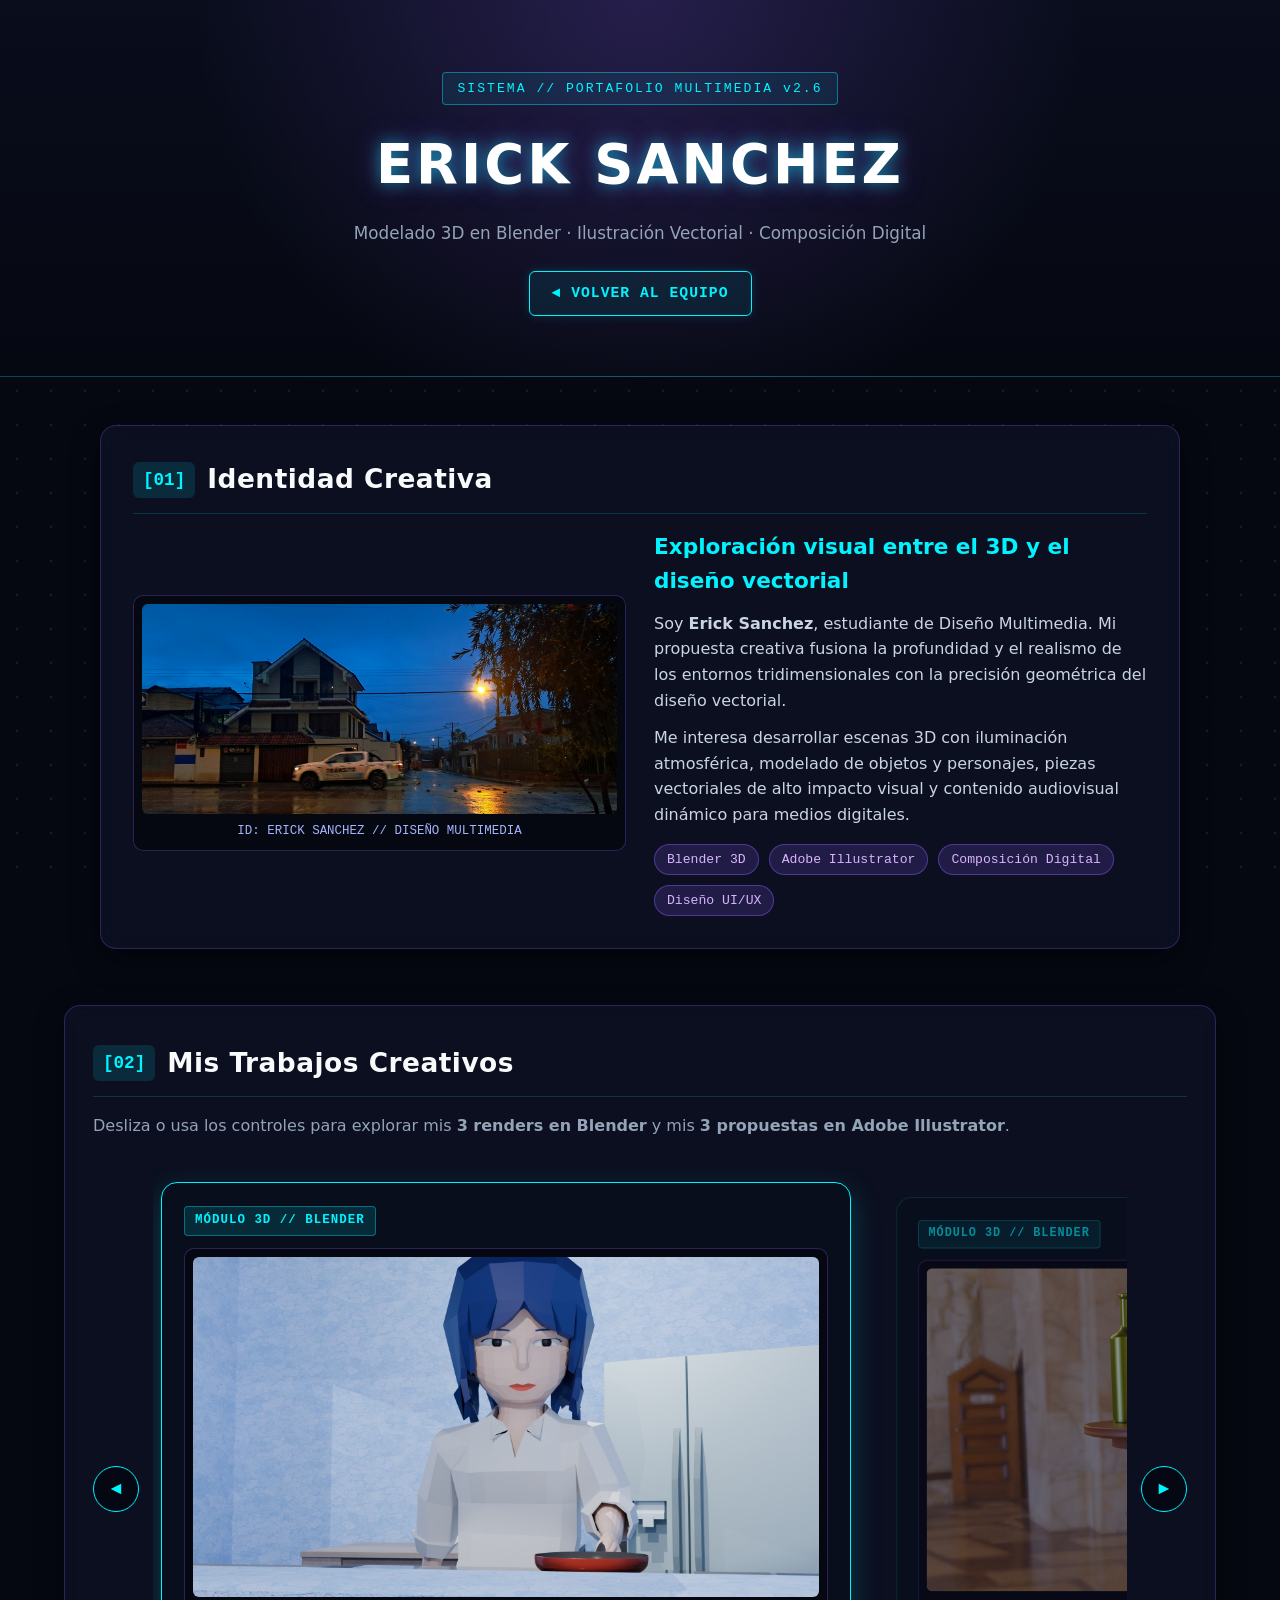
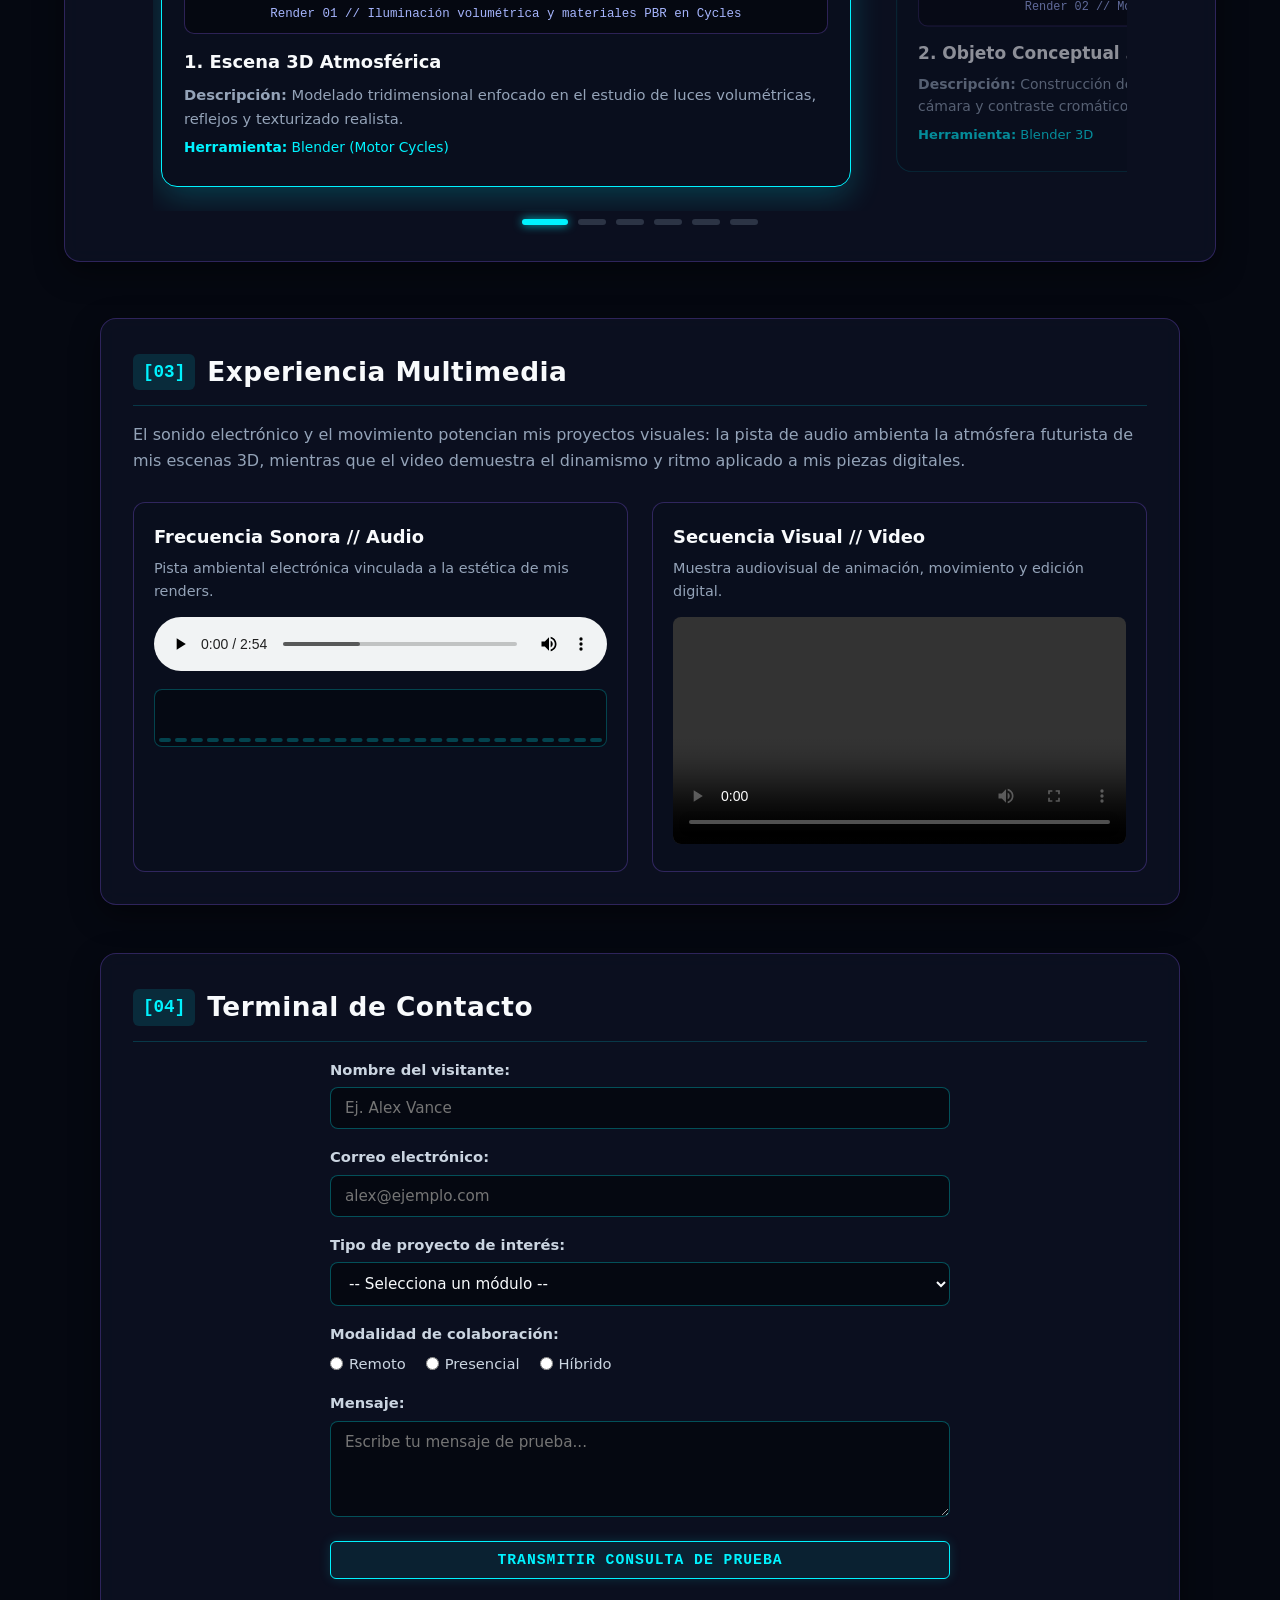
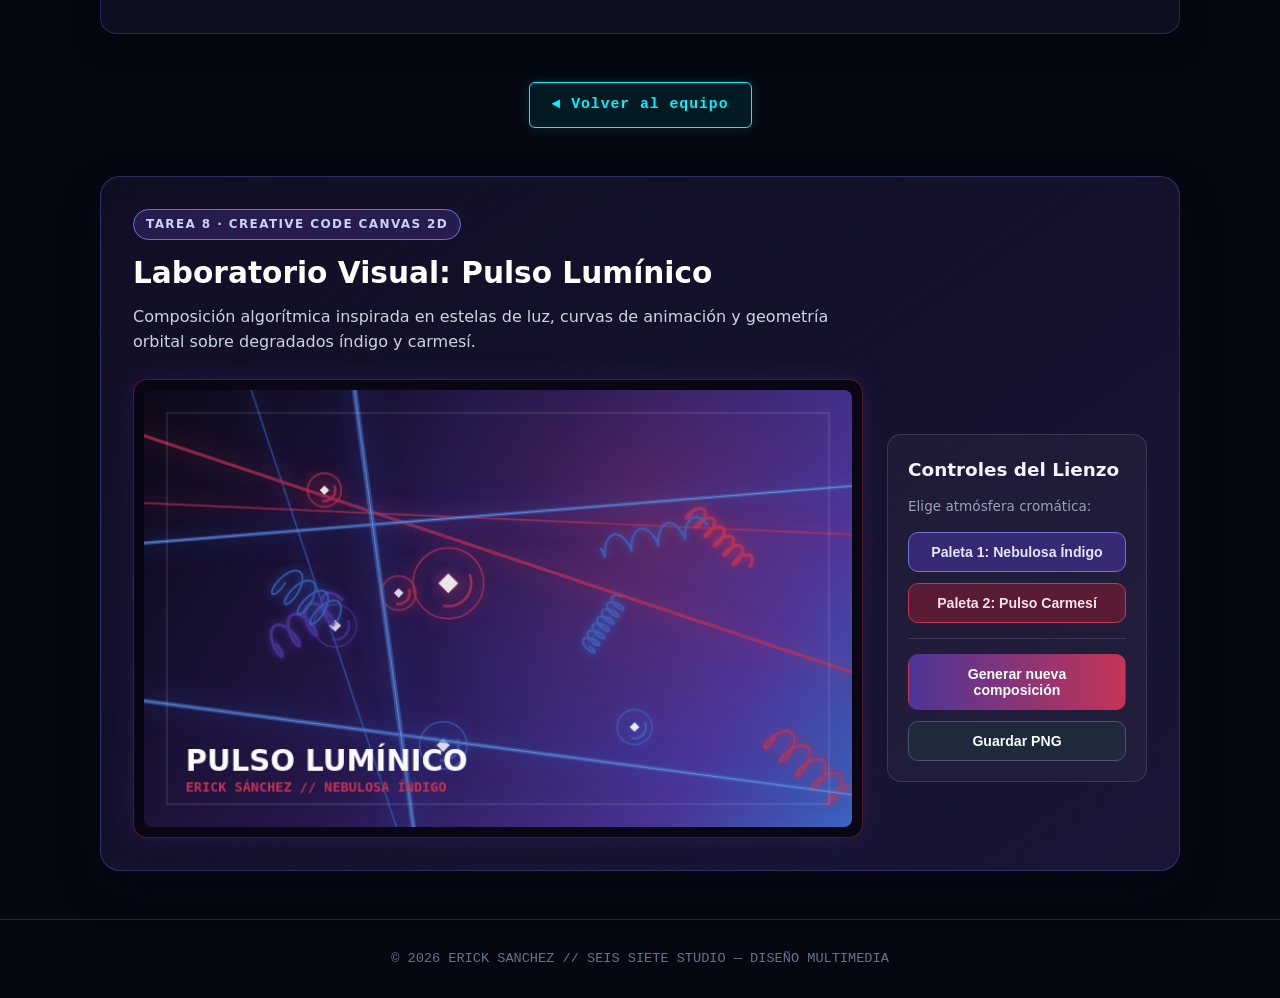
==== Integrantes/Erick/index.html @ 8e190615 "corregido links" ====
<!DOCTYPE html>
<html lang="es">
<head>
  <meta charset="UTF-8" />
  <meta name="viewport" content="width=device-width, initial-scale=1.0" />
  <title>Erick Sanchez | Portafolio Futurista 3D &amp; Vector</title>
  <link rel="stylesheet" href="style.css" />
</head>
<body>
  <canvas id="fondo-puntos"></canvas>

  <header class="hero animar-entrada">
    <span class="badge-cyber">SISTEMA // PORTAFOLIO MULTIMEDIA v2.6</span>
    <h1 class="titulo-neon" data-texto="ERICK SANCHEZ">ERICK SANCHEZ</h1>
    <p class="subtitulo">
      Modelado 3D en Blender · Ilustración Vectorial · Composición Digital y Narrativas Futuristas
    </p>
    <a class="btn-cyber" href="../../index.html">◄ VOLVER AL EQUIPO</a>
  </header>

  <main class="contenedor">

    <!-- A. IDENTIDAD CREATIVA (TAMAÑO NORMAL) -->
    <section class="panel-futurista animar-entrada">
      <div class="encabezado-seccion">
        <span class="codigo-sec">[01]</span>
        <h2>Identidad Creativa</h2>
      </div>

      <div class="perfil-grid">
        <figure class="marco-holo">
          <img src="/imagenes/Erick Trabajos/Img Indivudual/perfil.jpg" alt="Avatar o fotografía creativa de Erick Sanchez" />
          <figcaption>ID: ERICK SANCHEZ // DISEÑO MULTIMEDIA</figcaption>
        </figure>

        <div class="perfil-info">
          <h3>Exploración visual entre el 3D y el diseño vectorial</h3>
          <p>
            Soy <strong>Erick Sanchez</strong>, estudiante de Diseño Multimedia. Mi propuesta creativa fusiona la profundidad y el realismo de los entornos tridimensionales con la precisión geométrica del diseño vectorial.
          </p>
          <p>
            Me interesa desarrollar escenas 3D con iluminación atmosférica, modelado de objetos y personajes, piezas vectoriales de alto impacto visual y contenido audiovisual dinámico para medios digitales.
          </p>
          <div class="tags-habilidades">
            <span>Blender 3D</span>
            <span>Adobe Illustrator</span>
            <span>Composición Digital</span>
            <span>Diseño UI/UX</span>
          </div>
        </div>
      </div>
    </section>

  </main>

  <!-- B. MIS TRABAJOS CREATIVOS (CARRUSEL DE CARTAS GRANDE) -->
  <section class="panel-futurista panel-carrusel-grande animar-entrada">
    <div class="encabezado-seccion">
      <span class="codigo-sec">[02]</span>
      <h2>Mis Trabajos Creativos</h2>
    </div>
    <p class="intro-sec">
      Desliza o usa los controles para explorar mis <strong>3 renders en Blender</strong> y mis <strong>3 propuestas en Adobe Illustrator</strong>.
    </p>

    <div class="carrusel-wrapper">
      <button type="button" class="btn-carrusel prev" id="btn-prev" aria-label="Proyecto anterior">◄</button>

      <div class="carrusel-pista" id="carrusel-pista">
        <!-- CARTA 1: BLENDER -->
        <article class="card-carrusel activa">
          <span class="tag-categoria tag-3d">MÓDULO 3D // BLENDER</span>
          <figure class="marco-holo">
            <img src="/imagenes/Erick Trabajos/Img Indivudual/Blender1.jpg" alt="Render 3D en Blender - Escena atmosférica" />
            <figcaption>Render 01 // Iluminación volumétrica y materiales PBR en Cycles</figcaption>
          </figure>
          <div class="card-detalles">
            <h4>1. Escena 3D Atmosférica</h4>
            <p><strong>Descripción:</strong> Modelado tridimensional enfocado en el estudio de luces volumétricas, reflejos y texturizado realista.</p>
            <p class="herramienta"><strong>Herramienta:</strong> Blender (Motor Cycles)</p>
          </div>
        </article>

        <!-- CARTA 2: BLENDER -->
        <article class="card-carrusel">
          <span class="tag-categoria tag-3d">MÓDULO 3D // BLENDER</span>
          <figure class="marco-holo">
            <img src="/imagenes/Erick Trabajos/Img Indivudual/Blender2.jpg" alt="Render 3D en Blender - Objeto conceptual" />
            <figcaption>Render 02 // Modelado poligonal y shaders personalizados</figcaption>
          </figure>
          <div class="card-detalles">
            <h4>2. Objeto Conceptual 3D</h4>
            <p><strong>Descripción:</strong> Construcción de geometría detallada con enfoque en composición de cámara y contraste cromático.</p>
            <p class="herramienta"><strong>Herramienta:</strong> Blender 3D</p>
          </div>
        </article>

        <!-- CARTA 3: BLENDER -->
        <article class="card-carrusel">
          <span class="tag-categoria tag-3d">MÓDULO 3D // BLENDER</span>
          <figure class="marco-holo">
            <img src="/imagenes/Erick Trabajos/Img Indivudual/Blender3.jpg" alt="Render 3D en Blender - Entorno digital estilizado" />
            <figcaption>Render 03 // Postprocesado e iluminación neón</figcaption>
          </figure>
          <div class="card-detalles">
            <h4>3. Entorno Digital Estilizado</h4>
            <p><strong>Descripción:</strong> Desarrollo de un escenario conceptual explorando profundidad de campo, emisores de luz y atmósfera digital.</p>
            <p class="herramienta"><strong>Herramienta:</strong> Blender (Eevee / Cycles)</p>
          </div>
        </article>

        <!-- CARTA 4: ILLUSTRATOR -->
        <article class="card-carrusel">
          <span class="tag-categoria tag-vector">MÓDULO VECTORIAL // ILLUSTRATOR</span>
          <figure class="marco-holo">
            <img src="/imagenes/Erick Trabajos/Img Indivudual/Illustrator1.jpg" alt="Ilustración vectorial creada en Adobe Illustrator" />
            <figcaption>Vector 01 // Composición geométrica y color</figcaption>
          </figure>
          <div class="card-detalles">
            <h4>4. Ilustración Vectorial Estilizada</h4>
            <p><strong>Descripción:</strong> Diseño basado en trazos limpios, manejo de capas, degradados y contraste visual de alto impacto.</p>
            <p class="herramienta"><strong>Herramienta:</strong> Adobe Illustrator</p>
          </div>
        </article>

        <!-- CARTA 5: ILLUSTRATOR -->
        <article class="card-carrusel">
          <span class="tag-categoria tag-vector">MÓDULO VECTORIAL // ILLUSTRATOR</span>
          <figure class="marco-holo">
            <img src="/imagenes/Erick Trabajos/Img Indivudual/Illustrator2.jpg" alt="Diseño de identidad o cartel en Adobe Illustrator" />
            <figcaption>Vector 02 // Identidad gráfica y tipografía</figcaption>
          </figure>
          <div class="card-detalles">
            <h4>5. Identidad Visual y Branding</h4>
            <p><strong>Descripción:</strong> Creación de logotipo, retícula constructiva y sistema gráfico adaptable para medios digitales.</p>
            <p class="herramienta"><strong>Herramienta:</strong> Adobe Illustrator</p>
          </div>
        </article>

        <!-- CARTA 6: ILLUSTRATOR -->
        <article class="card-carrusel">
          <span class="tag-categoria tag-vector">MÓDULO VECTORIAL // ILLUSTRATOR</span>
          <figure class="marco-holo">
            <img src="/imagenes/Erick Trabajos/Img Indivudual/Illustrator3.jpg" alt="Afiche conceptual en Adobe Illustrator" />
            <figcaption>Vector 03 // Afiche gráfico y síntesis visual</figcaption>
          </figure>
          <div class="card-detalles">
            <h4>6. Afiche Gráfico Experimental</h4>
            <p><strong>Descripción:</strong> Pieza editorial que combina formas abstractas, jerarquía tipográfica y estética contemporánea.</p>
            <p class="herramienta"><strong>Herramienta:</strong> Adobe Illustrator</p>
          </div>
        </article>
      </div>

      <button type="button" class="btn-carrusel next" id="btn-next" aria-label="Siguiente proyecto">►</button>
    </div>

    <!-- Indicadores inferiores del carrusel -->
    <div class="carrusel-indicadores" id="carrusel-indicadores"></div>
  </section>

  <main class="contenedor">

    <!-- C. EXPERIENCIA MULTIMEDIA -->
    <section class="panel-futurista animar-entrada">
      <div class="encabezado-seccion">
        <span class="codigo-sec">[03]</span>
        <h2>Experiencia Multimedia</h2>
      </div>
      <p class="intro-sec">
        El sonido electrónico y el movimiento potencian mis proyectos visuales: la pista de audio ambienta la atmósfera futurista de mis escenas 3D, mientras que el video demuestra el dinamismo y ritmo aplicado a mis piezas digitales.
      </p>

      <div class="grid-media">
        <div class="modulo-media">
          <h3>Frecuencia Sonora // Audio</h3>
          <p>Pista ambiental electrónica vinculada a la estética de mis renders.</p>
          <audio controls>
            <source src="/imagenes/Erick Trabajos/Videos - Audio/ambiente.mp3" type="audio/mpeg" />
            Tu navegador no soporta el elemento de audio HTML5.
          </audio>
          <!-- Espectro de barras reactivo -->
          <canvas id="espectro-audio"></canvas>
        </div>

        <div class="modulo-media">
          <h3>Secuencia Visual // Video</h3>
          <p>Muestra audiovisual de animación, movimiento y edición digital.</p>
          <video controls>
            <source src="/imagenes/Erick Trabajos/Videos - Audio/presentacion.mp4" type="video/mp4" />
            Tu navegador no soporta el elemento de video HTML5.
          </video>
        </div>
      </div>
    </section>

    <!-- D. FORMULARIO DE CONTACTO DEMOSTRATIVO -->
    <section class="panel-futurista animar-entrada">
      <div class="encabezado-seccion">
        <span class="codigo-sec">[04]</span>
        <h2>Terminal de Contacto</h2>
      </div>

      <form id="form-erick" class="form-futurista">
        <div class="campo">
          <label for="nombre">Nombre del visitante:</label>
          <input type="text" id="nombre" name="nombre" placeholder="Ej. Alex Vance" required />
        </div>

        <div class="campo">
          <label for="correo">Correo electrónico:</label>
          <input type="email" id="correo" name="correo" placeholder="alex@ejemplo.com" required />
        </div>

        <div class="campo">
          <label for="tipo">Tipo de proyecto de interés:</label>
          <select id="tipo" name="tipo" required>
            <option value="">-- Selecciona un módulo --</option>
            <option value="Modelado y Render 3D (Blender)">Modelado y Render 3D (Blender)</option>
            <option value="Ilustración y Diseño Vectorial (Illustrator)">Ilustración y Diseño Vectorial (Illustrator)</option>
            <option value="Proyecto Multimedia Integral">Proyecto Multimedia Integral</option>
          </select>
        </div>

        <div class="campo">
          <label>Modalidad de colaboración:</label>
          <div class="grupo-radios">
            <label><input type="radio" name="modalidad" value="Remoto" required /> Remoto</label>
            <label><input type="radio" name="modalidad" value="Presencial" /> Presencial</label>
            <label><input type="radio" name="modalidad" value="Híbrido" /> Híbrido</label>
          </div>
        </div>

        <div class="campo">
          <label for="mensaje">Mensaje:</label>
          <textarea id="mensaje" name="mensaje" rows="4" placeholder="Escribe tu mensaje de prueba..." required></textarea>
        </div>

        <button type="submit" class="btn-cyber btn-full">TRANSMITIR CONSULTA DE PRUEBA</button>
        <p id="estado-envio" class="consola-respuesta"></p>
      </form>
    </section>

    <!-- E. NAVEGACIÓN -->
    <section class="navegacion-final animar-entrada">
      <a class="btn-cyber" href="../../index.html">◄ Volver al equipo</a>
    </section>

    <!-- SECCIÓN DE ARTE GENERATIVO (TAREA 8) -->
      <section class="seccion-canvas-erick" id="arte-generativo">
        <div class="canvas-header-erick">
          <span class="badge-erick">TAREA 8 · CREATIVE CODE CANVAS 2D</span>
          <h2>Laboratorio Visual: Pulso Lumínico</h2>
          <p>
            Composición algorítmica inspirada en estelas de luz, curvas de animación y geometría orbital sobre degradados índigo y carmesí.
          </p>
        </div>

        <div class="canvas-layout-erick">
          <div class="marco-lienzo-erick">
            <canvas id="lienzo-erick" width="680" height="420">
              Tu navegador no soporta la etiqueta Canvas.
            </canvas>
          </div>

          <aside class="controles-erick">
            <h3>Controles del Lienzo</h3>
            <p class="sub-controles">Elige atmósfera cromática:</p>

            <button type="button" id="btn-erick-paleta-1" class="btn-canvas-erick btn-indigo">
              Paleta 1: Nebulosa Índigo
            </button>
            <button type="button" id="btn-erick-paleta-2" class="btn-canvas-erick btn-carmesi">
              Paleta 2: Pulso Carmesí
            </button>

            <hr />

            <button type="button" id="btn-erick-generar" class="btn-canvas-erick btn-generar-erick">
              Generar nueva composición
            </button>
            <button type="button" id="btn-erick-png" class="btn-canvas-erick btn-descargar-erick">
              Guardar PNG
            </button>
          </aside>
        </div>
      </section>

  </main>

  <footer class="pie-futurista">
    <p>© 2026 ERICK SANCHEZ // SEIS SIETE STUDIO — DISEÑO MULTIMEDIA</p>
  </footer>

  <script src="interaccion.js"></script>
  <script src="canvas.js"></script>
</body>
</html>
---- Integrantes/Erick/style.css ----
* {
  box-sizing: border-box;
  margin: 0;
  padding: 0;
}

body {
  font-family: 'Segoe UI', system-ui, -apple-system, sans-serif;
  background-color: #050811;
  color: #e2e8f0;
  line-height: 1.6;
  overflow-x: hidden;
  position: relative;
}

/* Fondo de cuadrícula futurista sutil */
.grid-bg {
  position: fixed;
  inset: 0;
  background-image: 
    linear-gradient(to right, rgba(0, 243, 255, 0.04) 1px, transparent 1px),
    linear-gradient(to bottom, rgba(0, 243, 255, 0.04) 1px, transparent 1px);
  background-size: 40px 40px;
  z-index: -1;
  pointer-events: none;
}

/* Animación de entrada controlada por JS */
.animar-entrada {
  opacity: 0;
  transform: translateY(35px) scale(0.98);
  transition: opacity 0.7s cubic-bezier(0.16, 1, 0.3, 1),
              transform 0.7s cubic-bezier(0.16, 1, 0.3, 1);
}

.animar-entrada.visible {
  opacity: 1;
  transform: translateY(0) scale(1);
}

/* Cabecera Futurista */
.hero {
  text-align: center;
  padding: 72px 20px 60px;
  background: radial-gradient(circle at top, rgba(139, 92, 246, 0.22), transparent 60%),
              linear-gradient(180deg, #090d1c 0%, #050811 100%);
  border-bottom: 1px solid rgba(0, 243, 255, 0.25);
}

.badge-cyber {
  display: inline-block;
  font-family: monospace;
  font-size: 0.82rem;
  letter-spacing: 2px;
  color: #00f3ff;
  border: 1px solid rgba(0, 243, 255, 0.4);
  background: rgba(0, 243, 255, 0.08);
  padding: 5px 14px;
  border-radius: 4px;
  margin-bottom: 16px;
}

.titulo-neon {
  font-size: clamp(2.2rem, 5vw, 3.4rem);
  font-weight: 800;
  letter-spacing: 3px;
  color: #ffffff;
  text-shadow: 0 0 15px rgba(0, 243, 255, 0.5), 0 0 30px rgba(139, 92, 246, 0.4);
  margin-bottom: 12px;
}

.subtitulo {
  max-width: 620px;
  margin: 0 auto 24px;
  color: #94a3b8;
  font-size: 1.05rem;
}

/* Botones estilo Sci-Fi */
.btn-cyber {
  display: inline-block;
  padding: 10px 22px;
  font-family: monospace;
  font-size: 0.92rem;
  font-weight: 700;
  letter-spacing: 1px;
  color: #00f3ff;
  background: rgba(0, 243, 255, 0.08);
  border: 1px solid #00f3ff;
  border-radius: 6px;
  text-decoration: none;
  cursor: pointer;
  transition: all 0.25s ease;
  box-shadow: 0 0 12px rgba(0, 243, 255, 0.15);
}

.btn-cyber:hover {
  background: #00f3ff;
  color: #050811;
  box-shadow: 0 0 22px rgba(0, 243, 255, 0.65);
  transform: translateY(-2px);
}

.btn-full {
  width: 100%;
  margin-top: 8px;
}

/* Contenedor y Paneles */
.contenedor {
  max-width: 1120px;
  margin: 48px auto;
  padding: 0 20px;
}

.panel-futurista {
  background: rgba(13, 19, 36, 0.78);
  backdrop-filter: blur(10px);
  border: 1px solid rgba(139, 92, 246, 0.28);
  border-radius: 16px;
  padding: 32px;
  margin-bottom: 48px;
  box-shadow: 0 10px 30px rgba(0, 0, 0, 0.45);
}

.encabezado-seccion {
  display: flex;
  align-items: center;
  gap: 12px;
  margin-bottom: 16px;
  border-bottom: 1px solid rgba(0, 243, 255, 0.18);
  padding-bottom: 12px;
}

.codigo-sec {
  font-family: monospace;
  font-size: 1.1rem;
  font-weight: bold;
  color: #00f3ff;
  background: rgba(0, 243, 255, 0.12);
  padding: 4px 10px;
  border-radius: 6px;
}

.encabezado-seccion h2 {
  font-size: 1.65rem;
  color: #f8fafc;
  letter-spacing: 0.5px;
}

.intro-sec {
  color: #94a3b8;
  margin-bottom: 28px;
}

/* Identidad Creativa */
.perfil-grid {
  display: grid;
  grid-template-columns: repeat(auto-fit, minmax(260px, 1fr));
  gap: 28px;
  align-items: center;
}

.perfil-info h3 {
  font-size: 1.35rem;
  color: #00f3ff;
  margin-bottom: 12px;
}

.perfil-info p {
  color: #cbd5e1;
  margin-bottom: 12px;
}

.tags-habilidades {
  display: flex;
  flex-wrap: wrap;
  gap: 10px;
  margin-top: 16px;
}

.tags-habilidades span {
  font-family: monospace;
  font-size: 0.82rem;
  color: #d8b4fe;
  background: rgba(139, 92, 246, 0.18);
  border: 1px solid rgba(139, 92, 246, 0.45);
  padding: 4px 12px;
  border-radius: 999px;
}

/* Categorías y Tarjetas de Proyectos */
.subtitulo-categoria {
  font-family: monospace;
  font-size: 1.15rem;
  color: #00f3ff;
  margin-bottom: 18px;
  letter-spacing: 1px;
}

.margen-superior {
  margin-top: 42px;
}

.grid-proyectos {
  display: grid;
  grid-template-columns: repeat(auto-fit, minmax(290px, 1fr));
  gap: 24px;
}

.card-proyecto {
  background: #090e1d;
  border: 1px solid rgba(0, 243, 255, 0.2);
  border-radius: 14px;
  padding: 16px;
  transition: transform 0.3s ease, border-color 0.3s ease, box-shadow 0.3s ease;
}

.card-proyecto:hover {
  transform: translateY(-6px);
  border-color: #00f3ff;
  box-shadow: 0 8px 25px rgba(0, 243, 255, 0.18);
}

.marco-holo {
  background: #050811;
  border: 1px solid rgba(139, 92, 246, 0.3);
  border-radius: 10px;
  padding: 8px;
  overflow: hidden;
}

.marco-holo img {
  width: 100%;
  height: 210px;
  object-fit: cover;
  border-radius: 6px;
  display: block;
  transition: transform 0.4s ease;
}

.card-proyecto:hover .marco-holo img {
  transform: scale(1.04);
}

.marco-holo figcaption {
  font-family: monospace;
  font-size: 0.78rem;
  color: #a5b4fc;
  text-align: center;
  margin-top: 8px;
}

.card-detalles {
  margin-top: 14px;
}

.card-detalles h4 {
  font-size: 1.12rem;
  color: #f8fafc;
  margin-bottom: 6px;
}

.card-detalles p {
  font-size: 0.92rem;
  color: #94a3b8;
  margin-bottom: 6px;
}

.herramienta {
  color: #00f3ff !important;
  font-size: 0.86rem !important;
}

/* Experiencia Multimedia */
.grid-media {
  display: grid;
  grid-template-columns: repeat(auto-fit, minmax(280px, 1fr));
  gap: 24px;
}

.modulo-media {
  background: #090e1d;
  border: 1px solid rgba(139, 92, 246, 0.3);
  border-radius: 12px;
  padding: 20px;
}

.modulo-media h3 {
  color: #f8fafc;
  font-size: 1.12rem;
  margin-bottom: 6px;
}

.modulo-media p {
  color: #94a3b8;
  font-size: 0.9rem;
  margin-bottom: 14px;
}

audio,
video {
  width: 100%;
  border-radius: 8px;
  outline: none;
}

/* Fondo interactivo de puntos */
#fondo-puntos {
  position: fixed;
  inset: 0;
  width: 100%;
  height: 100%;
  z-index: 0;
  pointer-events: none;
}

header,
main,
.panel-carrusel-grande,
footer {
  position: relative;
  z-index: 1;
}

.form-futurista {
  display: flex;
  flex-direction: column;
  gap: 16px;
  max-width: 620px;
  margin: 0 auto;
}

.campo {
  display: flex;
  flex-direction: column;
  gap: 6px;
}

.campo label {
  font-size: 0.92rem;
  font-weight: 600;
  color: #cbd5e1;
}

.campo input[type="text"],
.campo input[type="email"],
.campo select,
.campo textarea {
  width: 100%;
  padding: 11px 14px;
  background: #050811;
  border: 1px solid rgba(0, 243, 255, 0.3);
  border-radius: 8px;
  color: #f8fafc;
  font-family: inherit;
  font-size: 0.95rem;
  transition: border-color 0.2s ease, box-shadow 0.2s ease;
}

.campo input:focus,
.campo select:focus,
.campo textarea:focus {
  outline: none;
  border-color: #00f3ff;
  box-shadow: 0 0 12px rgba(0, 243, 255, 0.25);
}

.grupo-radios {
  display: flex;
  gap: 20px;
  flex-wrap: wrap;
}

.grupo-radios label {
  font-weight: normal;
  display: flex;
  align-items: center;
  gap: 6px;
  cursor: pointer;
}

.consola-respuesta {
  font-family: monospace;
  font-size: 0.9rem;
  color: #00f3ff;
  text-align: center;
  margin-top: 6px;
}

/* Navegación final y Footer */
.navegacion-final {
  text-align: center;
  margin: 32px 0;
}

.pie-futurista {
  text-align: center;
  padding: 28px 20px;
  border-top: 1px solid rgba(0, 243, 255, 0.2);
  font-family: monospace;
  font-size: 0.85rem;
  color: #64748b;
}

.perfil-grid-grande {
  display: grid;
  grid-template-columns: minmax(280px, 400px) 1fr;
  gap: 48px;
  align-items: center;
  margin-top: 16px;
}

.foto-identidad img {
  height: 380px;
  object-fit: cover;
}

.sub-etiqueta {
  display: inline-block;
  font-family: monospace;
  font-size: 0.85rem;
  letter-spacing: 2px;
  color: #a855f7;
  margin-bottom: 10px;
}

.perfil-info-grande h3 {
  font-size: clamp(1.6rem, 2.8vw, 2.3rem);
  color: #00f3ff;
  line-height: 1.25;
  margin-bottom: 18px;
}

.perfil-info-grande p {
  font-size: 1.12rem;
  color: #cbd5e1;
  margin-bottom: 16px;
  max-width: 760px;
}

@media (max-width: 850px) {
  .perfil-grid-grande {
    grid-template-columns: 1fr;
    gap: 28px;
  }
  .foto-identidad img {
    height: 300px;
  }
}

/* =========================================================
   SECCIÓN B: CARRUSEL DE CARTAS GRANDE (MÁS COMPACTO QUE A)
   ========================================================= */
.panel-carrusel-grande {
  width: 90vw;
  max-width: 1220px;
  margin: 56px auto;
  padding: 36px 28px;
}

.carrusel-wrapper {
  position: relative;
  display: flex;
  align-items: center;
  gap: 14px;
}

.carrusel-pista {
  display: flex;
  gap: 28px;
  overflow-x: auto;
  scroll-snap-type: x mandatory;
  scroll-behavior: smooth;
  padding: 16px 8px 24px;
  scrollbar-width: none; /* Firefox */
}

.carrusel-pista::-webkit-scrollbar {
  display: none; /* Chrome / Edge */
}

.card-carrusel {
  flex: 0 0 72%;
  max-width: 780px;
  scroll-snap-align: center;
  background: #090e1d;
  border: 1px solid rgba(0, 243, 255, 0.22);
  border-radius: 16px;
  padding: 22px;
  opacity: 0.55;
  transform: scale(0.95);
  transition: transform 0.35s ease, opacity 0.35s ease, border-color 0.35s ease, box-shadow 0.35s ease;
}

.card-carrusel.activa {
  opacity: 1;
  transform: scale(1);
  border-color: #00f3ff;
  box-shadow: 0 10px 32px rgba(0, 243, 255, 0.2);
}

.card-carrusel .marco-holo img {
  height: 340px;
  object-fit: cover;
}

.tag-categoria {
  display: inline-block;
  font-family: monospace;
  font-size: 0.78rem;
  font-weight: 700;
  letter-spacing: 1px;
  padding: 4px 10px;
  border-radius: 4px;
  margin-bottom: 12px;
}

.tag-3d {
  color: #00f3ff;
  background: rgba(0, 243, 255, 0.12);
  border: 1px solid rgba(0, 243, 255, 0.35);
}

.tag-vector {
  color: #d8b4fe;
  background: rgba(168, 85, 247, 0.15);
  border: 1px solid rgba(168, 85, 247, 0.4);
}

.btn-carrusel {
  flex-shrink: 0;
  width: 46px;
  height: 46px;
  border-radius: 50%;
  border: 1px solid #00f3ff;
  background: rgba(5, 8, 17, 0.9);
  color: #00f3ff;
  font-size: 1.1rem;
  cursor: pointer;
  z-index: 2;
  transition: all 0.25s ease;
}

.btn-carrusel:hover {
  background: #00f3ff;
  color: #050811;
  box-shadow: 0 0 18px rgba(0, 243, 255, 0.7);
}

.carrusel-indicadores {
  display: flex;
  justify-content: center;
  gap: 10px;
  margin-top: 8px;
}

.punto-ind {
  width: 28px;
  height: 6px;
  border-radius: 999px;
  background: rgba(148, 163, 184, 0.25);
  border: none;
  cursor: pointer;
  transition: all 0.25s ease;
}

.punto-ind.activo {
  width: 46px;
  background: #00f3ff;
  box-shadow: 0 0 10px rgba(0, 243, 255, 0.8);
}

@media (max-width: 768px) {
  .card-carrusel {
    flex: 0 0 88%;
  }
  .card-carrusel .marco-holo img {
    height: 230px;
  }
  .btn-carrusel {
    width: 38px;
    height: 38px;
  }
}

/* =========================================================
   ESPECTRO DE AUDIO DE BARRAS
   ========================================================= */
#espectro-audio {
  display: block;
  width: 100%;
  height: 58px;
  margin-top: 10px;
  background: rgba(5, 8, 17, 0.75);
  border: 1px solid rgba(0, 243, 255, 0.25);
  border-radius: 8px;
}

/* =========================================================
   SECCIÓN ARTE GENERATIVO - ERICK SÁNCHEZ
   ========================================================= */
.seccion-canvas-erick {
  max-width: 1100px;
  margin: 48px auto;
  padding: 32px;
  background: linear-gradient(145deg, #110e24 0%, #1a1536 100%);
  border: 1px solid rgba(104, 117, 214, 0.32);
  border-radius: 20px;
  color: #f1f5f9;
  box-shadow: 0 18px 40px rgba(9, 7, 20, 0.45);
}

.canvas-header-erick {
  margin-bottom: 24px;
}

.badge-erick {
  display: inline-block;
  font-size: 0.75rem;
  font-weight: 700;
  letter-spacing: 1.4px;
  padding: 5px 12px;
  border-radius: 999px;
  background: rgba(76, 53, 153, 0.35);
  border: 1px solid #6875d6;
  color: #c7d2fe;
  margin-bottom: 10px;
}

.canvas-header-erick h2 {
  font-size: 1.85rem;
  margin-bottom: 8px;
  color: #ffffff;
}

.canvas-header-erick p {
  color: #cbd5e1;
  line-height: 1.55;
  max-width: 720px;
}

.canvas-layout-erick {
  display: grid;
  grid-template-columns: 1fr 260px;
  gap: 24px;
  align-items: center;
}

.marco-lienzo-erick {
  background: #090714;
  padding: 10px;
  border-radius: 14px;
  border: 1px solid rgba(196, 52, 86, 0.4);
  box-shadow: 0 0 25px rgba(76, 53, 153, 0.25);
}

#lienzo-erick {
  display: block;
  width: 100%;
  height: auto;
  border-radius: 8px;
}

.controles-erick {
  background: rgba(255, 255, 255, 0.04);
  border: 1px solid rgba(255, 255, 255, 0.12);
  border-radius: 14px;
  padding: 20px;
  display: flex;
  flex-direction: column;
  gap: 11px;
}

.controles-erick h3 {
  font-size: 1.15rem;
  margin: 0;
}

.sub-controles {
  font-size: 0.85rem;
  color: #94a3b8;
  margin: 0 0 4px;
}

.controles-erick hr {
  border: none;
  border-top: 1px solid rgba(255, 255, 255, 0.12);
  margin: 4px 0;
}

.btn-canvas-erick {
  width: 100%;
  padding: 11px 14px;
  border-radius: 10px;
  border: 1px solid transparent;
  font-weight: 600;
  font-size: 0.88rem;
  cursor: pointer;
  transition: transform 0.18s ease, box-shadow 0.18s ease;
}

.btn-canvas-erick:hover {
  transform: translateY(-2px);
}

.btn-indigo {
  background: #372873;
  border-color: #6875d6;
  color: #e0e7ff;
}

.btn-carmesi {
  background: #591c34;
  border-color: #c43456;
  color: #ffe4e6;
}

.btn-generar-erick {
  background: linear-gradient(90deg, #4c3599, #c43456);
  color: #ffffff;
}

.btn-descargar-erick {
  background: #1e293b;
  border-color: #475569;
  color: #f8fafc;
}

@media (max-width: 860px) {
  .canvas-layout-erick {
    grid-template-columns: 1fr;
  }
}
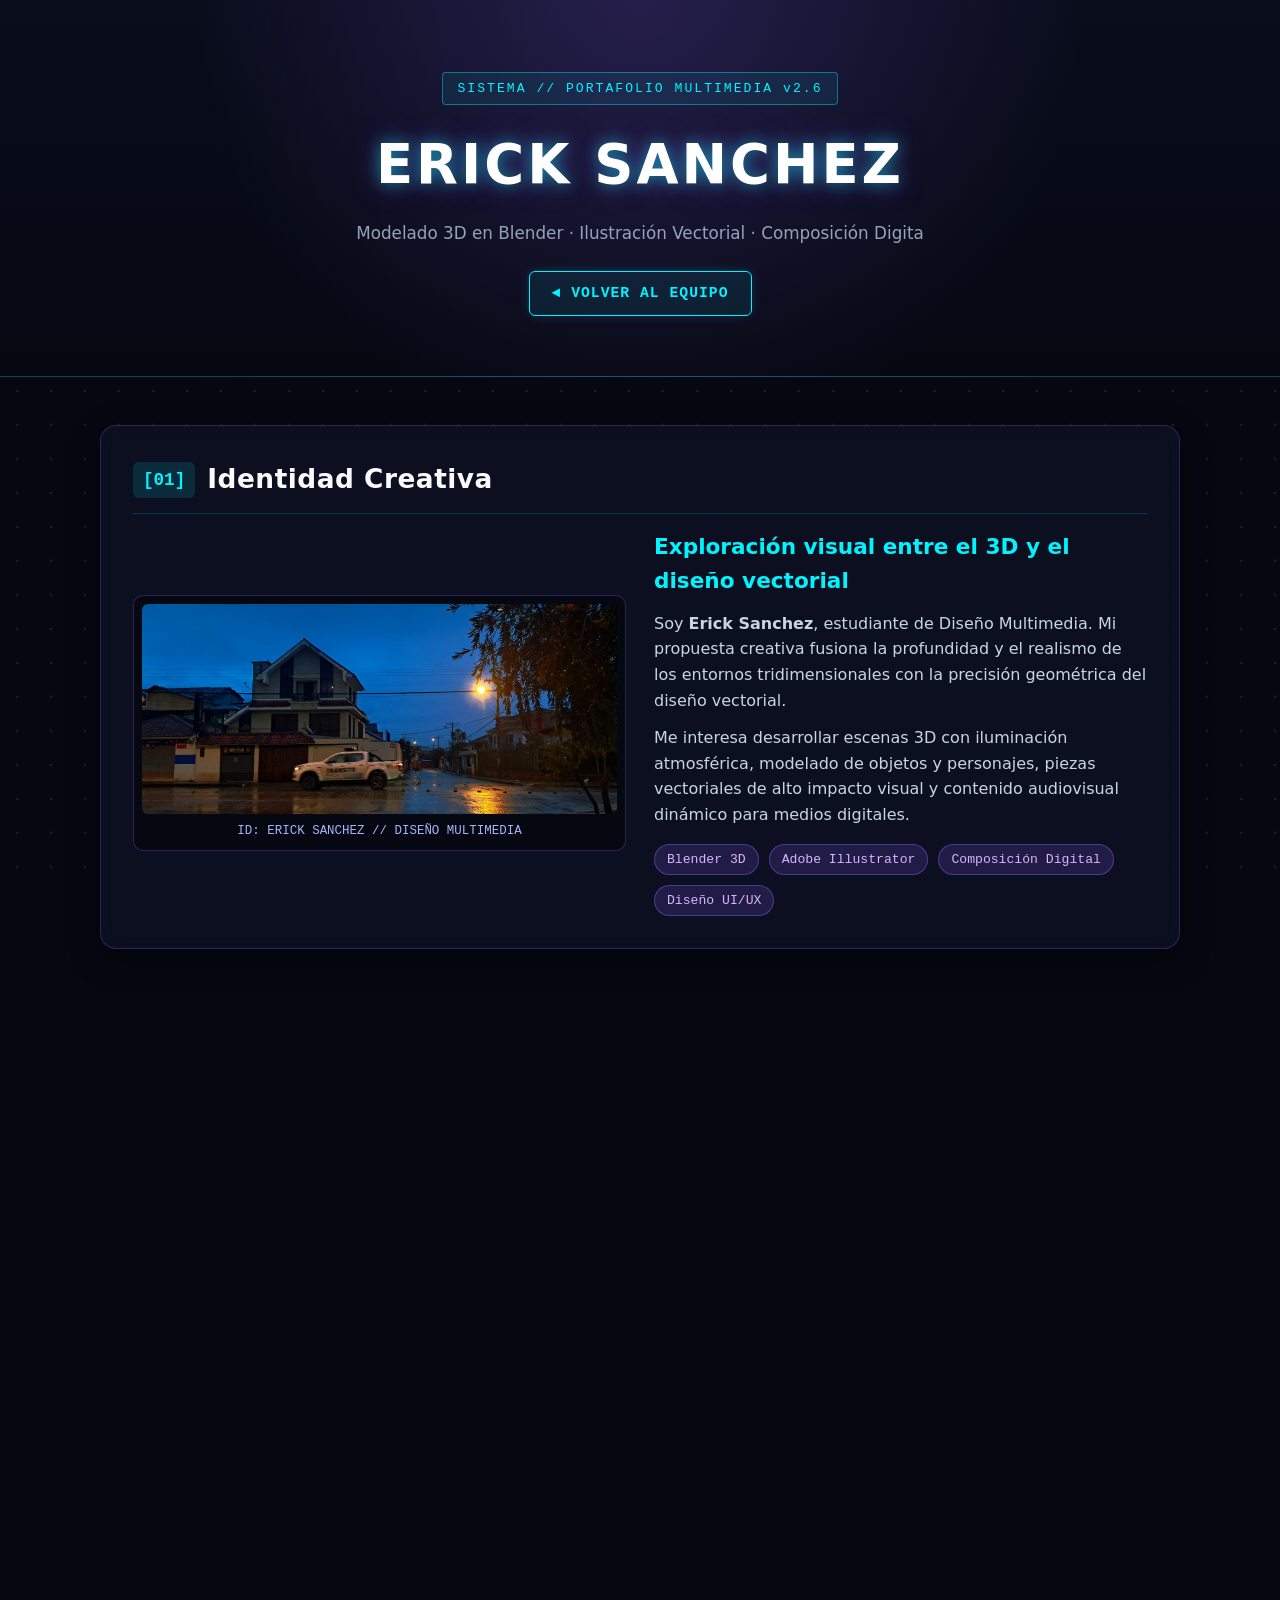
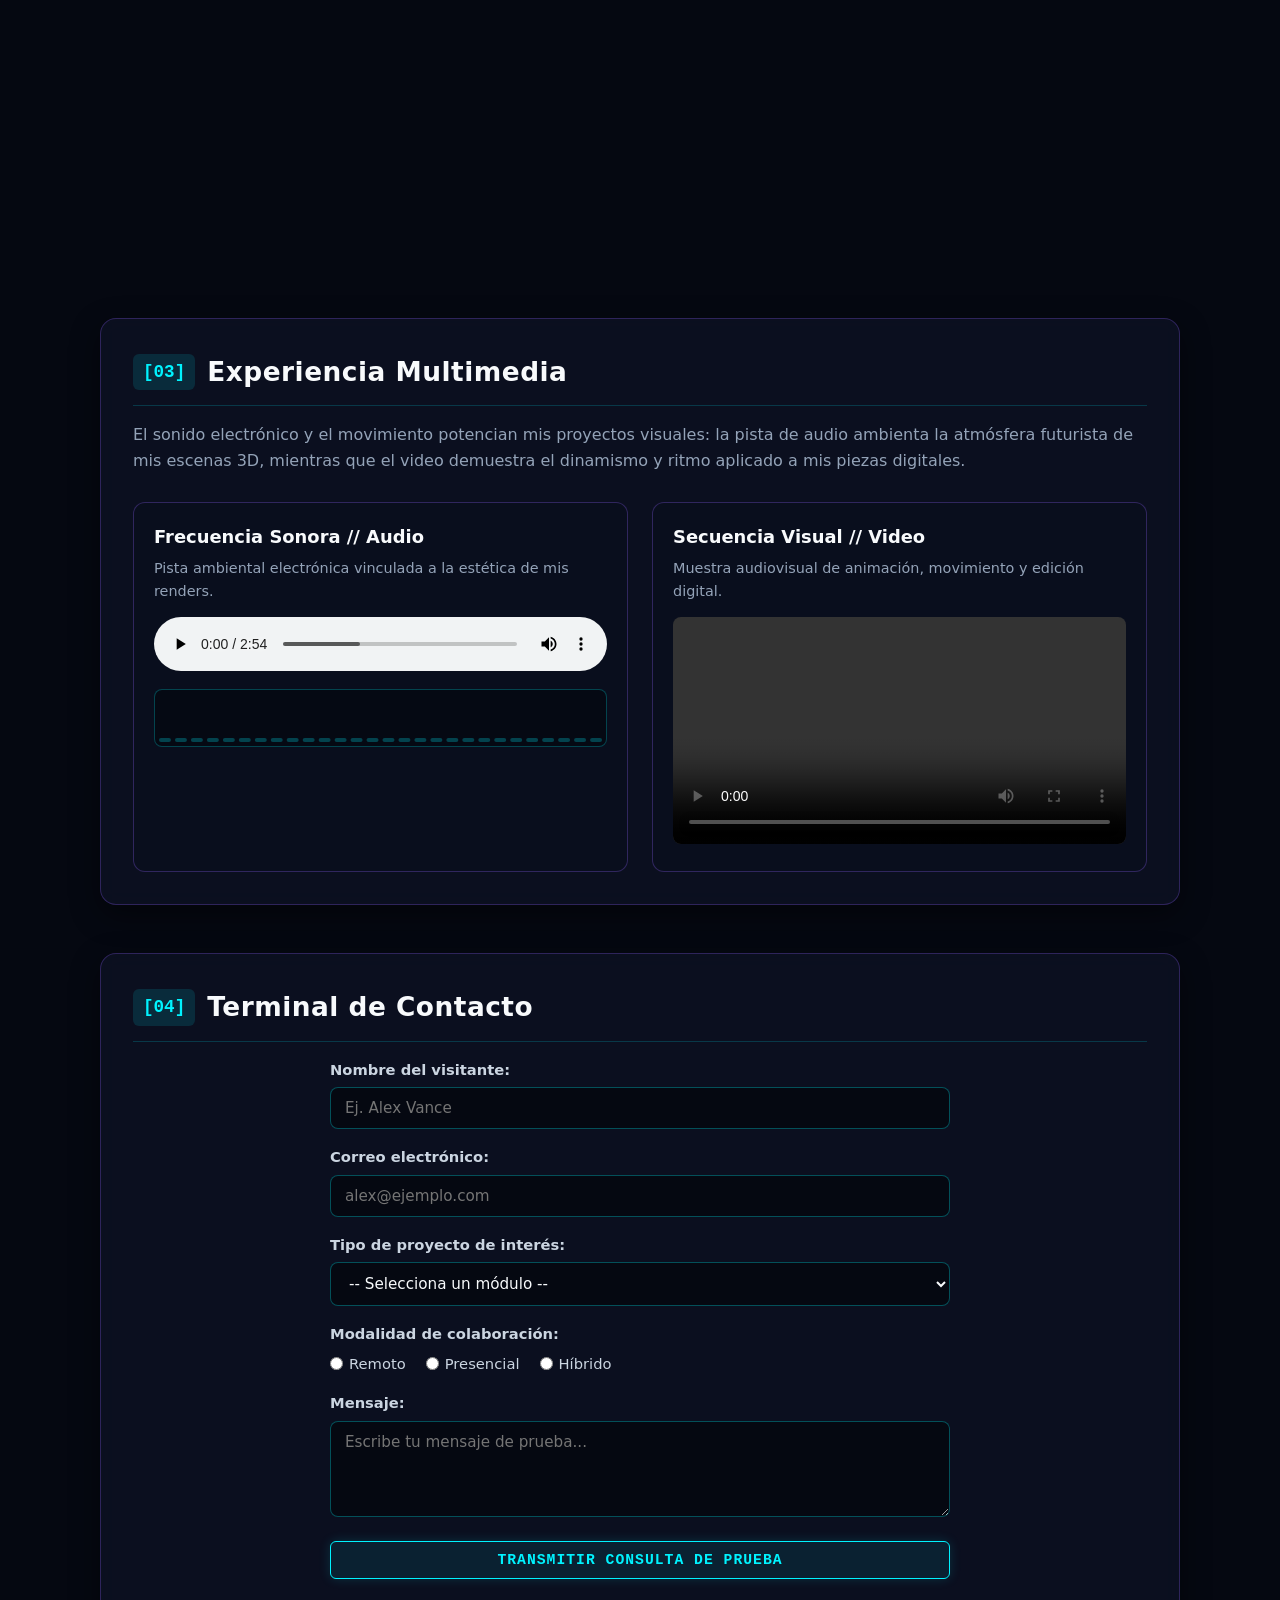
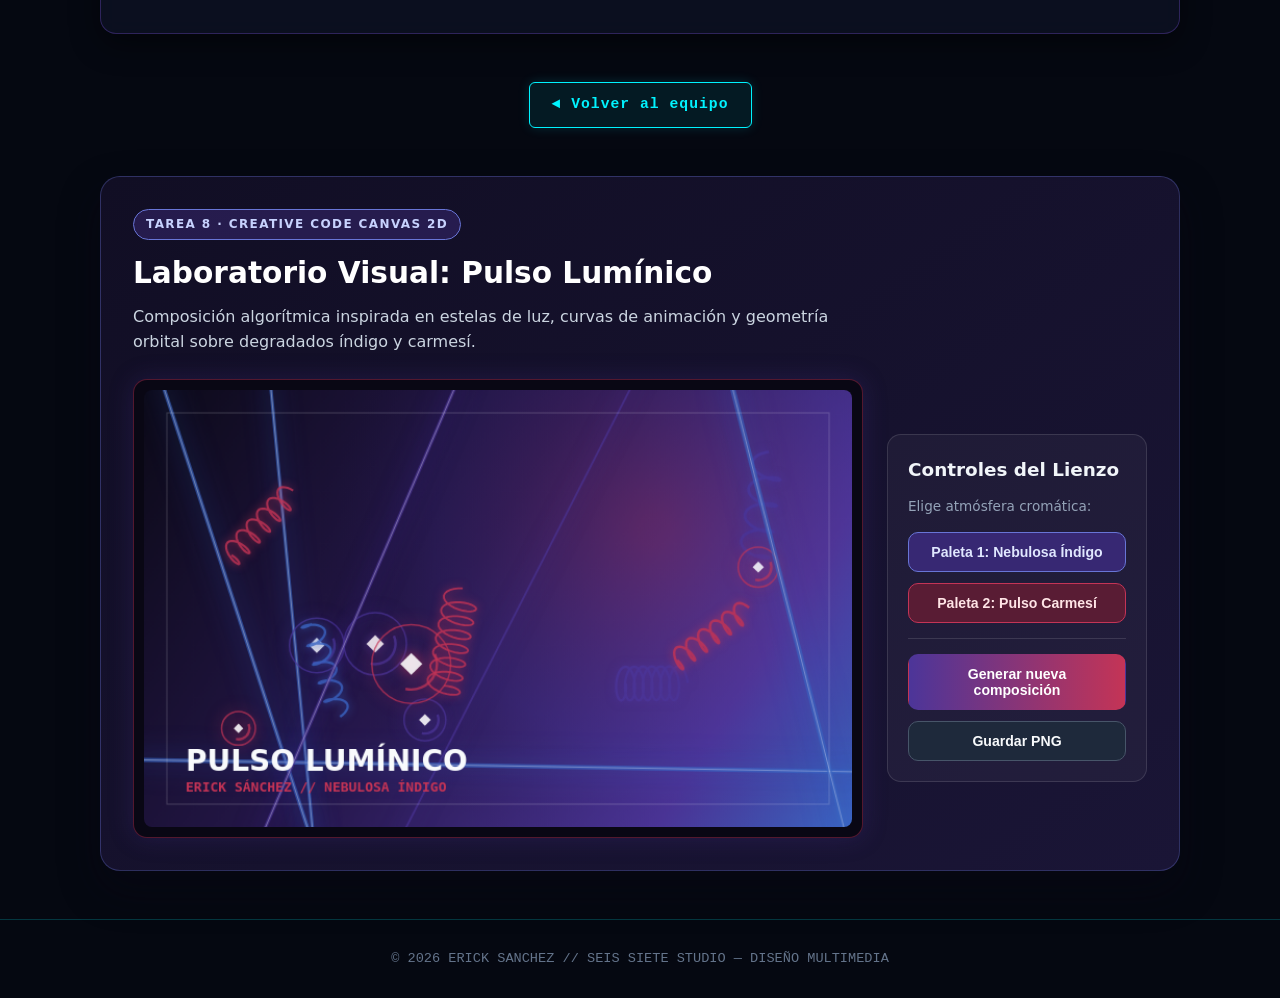
==== commit 7bce22a4: "rutas corregidas" ====
--- a/Integrantes/Erick/index.html
+++ b/Integrantes/Erick/index.html
@@ -1,11 +1,13 @@
 <!DOCTYPE html>
 <html lang="es">
+
 <head>
   <meta charset="UTF-8" />
   <meta name="viewport" content="width=device-width, initial-scale=1.0" />
   <title>Erick Sanchez | Portafolio Futurista 3D &amp; Vector</title>
   <link rel="stylesheet" href="style.css" />
 </head>
+
 <body>
   <canvas id="fondo-puntos"></canvas>
 
@@ -29,17 +31,20 @@
 
       <div class="perfil-grid">
         <figure class="marco-holo">
-          <img src="/imagenes/Erick Trabajos/Img Indivudual/perfil.jpg" alt="Avatar o fotografía creativa de Erick Sanchez" />
+          <img src="/imagenes/Erick Trabajos/Img Indivudual/perfil.jpg"
+            alt="Avatar o fotografía creativa de Erick Sanchez" />
           <figcaption>ID: ERICK SANCHEZ // DISEÑO MULTIMEDIA</figcaption>
         </figure>
 
         <div class="perfil-info">
           <h3>Exploración visual entre el 3D y el diseño vectorial</h3>
           <p>
-            Soy <strong>Erick Sanchez</strong>, estudiante de Diseño Multimedia. Mi propuesta creativa fusiona la profundidad y el realismo de los entornos tridimensionales con la precisión geométrica del diseño vectorial.
+            Soy <strong>Erick Sanchez</strong>, estudiante de Diseño Multimedia. Mi propuesta creativa fusiona la
+            profundidad y el realismo de los entornos tridimensionales con la precisión geométrica del diseño vectorial.
           </p>
           <p>
-            Me interesa desarrollar escenas 3D con iluminación atmosférica, modelado de objetos y personajes, piezas vectoriales de alto impacto visual y contenido audiovisual dinámico para medios digitales.
+            Me interesa desarrollar escenas 3D con iluminación atmosférica, modelado de objetos y personajes, piezas
+            vectoriales de alto impacto visual y contenido audiovisual dinámico para medios digitales.
           </p>
           <div class="tags-habilidades">
             <span>Blender 3D</span>
@@ -60,7 +65,8 @@
       <h2>Mis Trabajos Creativos</h2>
     </div>
     <p class="intro-sec">
-      Desliza o usa los controles para explorar mis <strong>3 renders en Blender</strong> y mis <strong>3 propuestas en Adobe Illustrator</strong>.
+      Desliza o usa los controles para explorar mis <strong>3 renders en Blender</strong> y mis <strong>3 propuestas en
+        Adobe Illustrator</strong>.
     </p>
 
     <div class="carrusel-wrapper">
@@ -71,12 +77,14 @@
         <article class="card-carrusel activa">
           <span class="tag-categoria tag-3d">MÓDULO 3D // BLENDER</span>
           <figure class="marco-holo">
-            <img src="/imagenes/Erick Trabajos/Img Indivudual/Blender1.jpg" alt="Render 3D en Blender - Escena atmosférica" />
+            <img src="/imagenes/Erick Trabajos/Img Indivudual/Blender1.jpg"
+              alt="Render 3D en Blender - Escena atmosférica" />
             <figcaption>Render 01 // Iluminación volumétrica y materiales PBR en Cycles</figcaption>
           </figure>
           <div class="card-detalles">
             <h4>1. Escena 3D Atmosférica</h4>
-            <p><strong>Descripción:</strong> Modelado tridimensional enfocado en el estudio de luces volumétricas, reflejos y texturizado realista.</p>
+            <p><strong>Descripción:</strong> Modelado tridimensional enfocado en el estudio de luces volumétricas,
+              reflejos y texturizado realista.</p>
             <p class="herramienta"><strong>Herramienta:</strong> Blender (Motor Cycles)</p>
           </div>
         </article>
@@ -85,12 +93,14 @@
         <article class="card-carrusel">
           <span class="tag-categoria tag-3d">MÓDULO 3D // BLENDER</span>
           <figure class="marco-holo">
-            <img src="/imagenes/Erick Trabajos/Img Indivudual/Blender2.jpg" alt="Render 3D en Blender - Objeto conceptual" />
+            <img src="/imagenes/Erick Trabajos/Img Indivudual/Blender2.jpg"
+              alt="Render 3D en Blender - Objeto conceptual" />
             <figcaption>Render 02 // Modelado poligonal y shaders personalizados</figcaption>
           </figure>
           <div class="card-detalles">
             <h4>2. Objeto Conceptual 3D</h4>
-            <p><strong>Descripción:</strong> Construcción de geometría detallada con enfoque en composición de cámara y contraste cromático.</p>
+            <p><strong>Descripción:</strong> Construcción de geometría detallada con enfoque en composición de cámara y
+              contraste cromático.</p>
             <p class="herramienta"><strong>Herramienta:</strong> Blender 3D</p>
           </div>
         </article>
@@ -99,12 +109,14 @@
         <article class="card-carrusel">
           <span class="tag-categoria tag-3d">MÓDULO 3D // BLENDER</span>
           <figure class="marco-holo">
-            <img src="/imagenes/Erick Trabajos/Img Indivudual/Blender3.jpg" alt="Render 3D en Blender - Entorno digital estilizado" />
+            <img src="/imagenes/Erick Trabajos/Img Indivudual/Blender3.jpg"
+              alt="Render 3D en Blender - Entorno digital estilizado" />
             <figcaption>Render 03 // Postprocesado e iluminación neón</figcaption>
           </figure>
           <div class="card-detalles">
             <h4>3. Entorno Digital Estilizado</h4>
-            <p><strong>Descripción:</strong> Desarrollo de un escenario conceptual explorando profundidad de campo, emisores de luz y atmósfera digital.</p>
+            <p><strong>Descripción:</strong> Desarrollo de un escenario conceptual explorando profundidad de campo,
+              emisores de luz y atmósfera digital.</p>
             <p class="herramienta"><strong>Herramienta:</strong> Blender (Eevee / Cycles)</p>
           </div>
         </article>
@@ -113,12 +125,14 @@
         <article class="card-carrusel">
           <span class="tag-categoria tag-vector">MÓDULO VECTORIAL // ILLUSTRATOR</span>
           <figure class="marco-holo">
-            <img src="/imagenes/Erick Trabajos/Img Indivudual/Illustrator1.jpg" alt="Ilustración vectorial creada en Adobe Illustrator" />
+            <img src="/imagenes/Erick Trabajos/Img Indivudual/Illustrator1.jpg"
+              alt="Ilustración vectorial creada en Adobe Illustrator" />
             <figcaption>Vector 01 // Composición geométrica y color</figcaption>
           </figure>
           <div class="card-detalles">
             <h4>4. Ilustración Vectorial Estilizada</h4>
-            <p><strong>Descripción:</strong> Diseño basado en trazos limpios, manejo de capas, degradados y contraste visual de alto impacto.</p>
+            <p><strong>Descripción:</strong> Diseño basado en trazos limpios, manejo de capas, degradados y contraste
+              visual de alto impacto.</p>
             <p class="herramienta"><strong>Herramienta:</strong> Adobe Illustrator</p>
           </div>
         </article>
@@ -127,12 +141,14 @@
         <article class="card-carrusel">
           <span class="tag-categoria tag-vector">MÓDULO VECTORIAL // ILLUSTRATOR</span>
           <figure class="marco-holo">
-            <img src="/imagenes/Erick Trabajos/Img Indivudual/Illustrator2.jpg" alt="Diseño de identidad o cartel en Adobe Illustrator" />
+            <img src="/imagenes/Erick Trabajos/Img Indivudual/Illustrator2.jpg"
+              alt="Diseño de identidad o cartel en Adobe Illustrator" />
             <figcaption>Vector 02 // Identidad gráfica y tipografía</figcaption>
           </figure>
           <div class="card-detalles">
             <h4>5. Identidad Visual y Branding</h4>
-            <p><strong>Descripción:</strong> Creación de logotipo, retícula constructiva y sistema gráfico adaptable para medios digitales.</p>
+            <p><strong>Descripción:</strong> Creación de logotipo, retícula constructiva y sistema gráfico adaptable
+              para medios digitales.</p>
             <p class="herramienta"><strong>Herramienta:</strong> Adobe Illustrator</p>
           </div>
         </article>
@@ -141,12 +157,14 @@
         <article class="card-carrusel">
           <span class="tag-categoria tag-vector">MÓDULO VECTORIAL // ILLUSTRATOR</span>
           <figure class="marco-holo">
-            <img src="/imagenes/Erick Trabajos/Img Indivudual/Illustrator3.jpg" alt="Afiche conceptual en Adobe Illustrator" />
+            <img src="/imagenes/Erick Trabajos/Img Indivudual/Illustrator3.jpg"
+              alt="Afiche conceptual en Adobe Illustrator" />
             <figcaption>Vector 03 // Afiche gráfico y síntesis visual</figcaption>
           </figure>
           <div class="card-detalles">
             <h4>6. Afiche Gráfico Experimental</h4>
-            <p><strong>Descripción:</strong> Pieza editorial que combina formas abstractas, jerarquía tipográfica y estética contemporánea.</p>
+            <p><strong>Descripción:</strong> Pieza editorial que combina formas abstractas, jerarquía tipográfica y
+              estética contemporánea.</p>
             <p class="herramienta"><strong>Herramienta:</strong> Adobe Illustrator</p>
           </div>
         </article>
@@ -168,7 +186,9 @@
         <h2>Experiencia Multimedia</h2>
       </div>
       <p class="intro-sec">
-        El sonido electrónico y el movimiento potencian mis proyectos visuales: la pista de audio ambienta la atmósfera futurista de mis escenas 3D, mientras que el video demuestra el dinamismo y ritmo aplicado a mis piezas digitales.
+        El sonido electrónico y el movimiento potencian mis proyectos visuales: la pista de audio ambienta la atmósfera
+        futurista de mis escenas 3D, mientras que el video demuestra el dinamismo y ritmo aplicado a mis piezas
+        digitales.
       </p>
 
       <div class="grid-media">
@@ -217,7 +237,8 @@
           <select id="tipo" name="tipo" required>
             <option value="">-- Selecciona un módulo --</option>
             <option value="Modelado y Render 3D (Blender)">Modelado y Render 3D (Blender)</option>
-            <option value="Ilustración y Diseño Vectorial (Illustrator)">Ilustración y Diseño Vectorial (Illustrator)</option>
+            <option value="Ilustración y Diseño Vectorial (Illustrator)">Ilustración y Diseño Vectorial (Illustrator)
+            </option>
             <option value="Proyecto Multimedia Integral">Proyecto Multimedia Integral</option>
           </select>
         </div>
@@ -233,7 +254,8 @@
 
         <div class="campo">
           <label for="mensaje">Mensaje:</label>
-          <textarea id="mensaje" name="mensaje" rows="4" placeholder="Escribe tu mensaje de prueba..." required></textarea>
+          <textarea id="mensaje" name="mensaje" rows="4" placeholder="Escribe tu mensaje de prueba..."
+            required></textarea>
         </div>
 
         <button type="submit" class="btn-cyber btn-full">TRANSMITIR CONSULTA DE PRUEBA</button>
@@ -247,44 +269,45 @@
     </section>
 
     <!-- SECCIÓN DE ARTE GENERATIVO (TAREA 8) -->
-      <section class="seccion-canvas-erick" id="arte-generativo">
-        <div class="canvas-header-erick">
-          <span class="badge-erick">TAREA 8 · CREATIVE CODE CANVAS 2D</span>
-          <h2>Laboratorio Visual: Pulso Lumínico</h2>
-          <p>
-            Composición algorítmica inspirada en estelas de luz, curvas de animación y geometría orbital sobre degradados índigo y carmesí.
-          </p>
-        </div>
-
-        <div class="canvas-layout-erick">
-          <div class="marco-lienzo-erick">
-            <canvas id="lienzo-erick" width="680" height="420">
-              Tu navegador no soporta la etiqueta Canvas.
-            </canvas>
-          </div>
-
-          <aside class="controles-erick">
-            <h3>Controles del Lienzo</h3>
-            <p class="sub-controles">Elige atmósfera cromática:</p>
-
-            <button type="button" id="btn-erick-paleta-1" class="btn-canvas-erick btn-indigo">
-              Paleta 1: Nebulosa Índigo
-            </button>
-            <button type="button" id="btn-erick-paleta-2" class="btn-canvas-erick btn-carmesi">
-              Paleta 2: Pulso Carmesí
-            </button>
-
-            <hr />
-
-            <button type="button" id="btn-erick-generar" class="btn-canvas-erick btn-generar-erick">
-              Generar nueva composición
-            </button>
-            <button type="button" id="btn-erick-png" class="btn-canvas-erick btn-descargar-erick">
-              Guardar PNG
-            </button>
-          </aside>
-        </div>
-      </section>
+    <section class="seccion-canvas-erick" id="arte-generativo">
+      <div class="canvas-header-erick">
+        <span class="badge-erick">TAREA 8 · CREATIVE CODE CANVAS 2D</span>
+        <h2>Laboratorio Visual: Pulso Lumínico</h2>
+        <p>
+          Composición algorítmica inspirada en estelas de luz, curvas de animación y geometría orbital sobre degradados
+          índigo y carmesí.
+        </p>
+      </div>
+
+      <div class="canvas-layout-erick">
+        <div class="marco-lienzo-erick">
+          <canvas id="lienzo-erick" width="680" height="420">
+            Tu navegador no soporta la etiqueta Canvas.
+          </canvas>
+        </div>
+
+        <aside class="controles-erick">
+          <h3>Controles del Lienzo</h3>
+          <p class="sub-controles">Elige atmósfera cromática:</p>
+
+          <button type="button" id="btn-erick-paleta-1" class="btn-canvas-erick btn-indigo">
+            Paleta 1: Nebulosa Índigo
+          </button>
+          <button type="button" id="btn-erick-paleta-2" class="btn-canvas-erick btn-carmesi">
+            Paleta 2: Pulso Carmesí
+          </button>
+
+          <hr />
+
+          <button type="button" id="btn-erick-generar" class="btn-canvas-erick btn-generar-erick">
+            Generar nueva composición
+          </button>
+          <button type="button" id="btn-erick-png" class="btn-canvas-erick btn-descargar-erick">
+            Guardar PNG
+          </button>
+        </aside>
+      </div>
+    </section>
 
   </main>
 
@@ -295,4 +318,5 @@
   <script src="interaccion.js"></script>
   <script src="canvas.js"></script>
 </body>
+
 </html>
--- a/Integrantes/Erick/style.css
+++ b/Integrantes/Erick/style.css
@@ -17,7 +17,7 @@
 .grid-bg {
   position: fixed;
   inset: 0;
-  background-image: 
+  background-image:
     linear-gradient(to right, rgba(0, 243, 255, 0.04) 1px, transparent 1px),
     linear-gradient(to bottom, rgba(0, 243, 255, 0.04) 1px, transparent 1px);
   background-size: 40px 40px;
@@ -30,7 +30,7 @@
   opacity: 0;
   transform: translateY(35px) scale(0.98);
   transition: opacity 0.7s cubic-bezier(0.16, 1, 0.3, 1),
-              transform 0.7s cubic-bezier(0.16, 1, 0.3, 1);
+    transform 0.7s cubic-bezier(0.16, 1, 0.3, 1);
 }
 
 .animar-entrada.visible {
@@ -43,7 +43,7 @@
   text-align: center;
   padding: 72px 20px 60px;
   background: radial-gradient(circle at top, rgba(139, 92, 246, 0.22), transparent 60%),
-              linear-gradient(180deg, #090d1c 0%, #050811 100%);
+    linear-gradient(180deg, #090d1c 0%, #050811 100%);
   border-bottom: 1px solid rgba(0, 243, 255, 0.25);
 }
 
@@ -444,6 +444,7 @@
     grid-template-columns: 1fr;
     gap: 28px;
   }
+
   .foto-identidad img {
     height: 300px;
   }
@@ -473,11 +474,13 @@
   scroll-snap-type: x mandatory;
   scroll-behavior: smooth;
   padding: 16px 8px 24px;
-  scrollbar-width: none; /* Firefox */
+  scrollbar-width: none;
+  /* Firefox */
 }
 
 .carrusel-pista::-webkit-scrollbar {
-  display: none; /* Chrome / Edge */
+  display: none;
+  /* Chrome / Edge */
 }
 
 .card-carrusel {
@@ -575,9 +578,11 @@
   .card-carrusel {
     flex: 0 0 88%;
   }
+
   .card-carrusel .marco-holo img {
     height: 230px;
   }
+
   .btn-carrusel {
     width: 38px;
     height: 38px;
